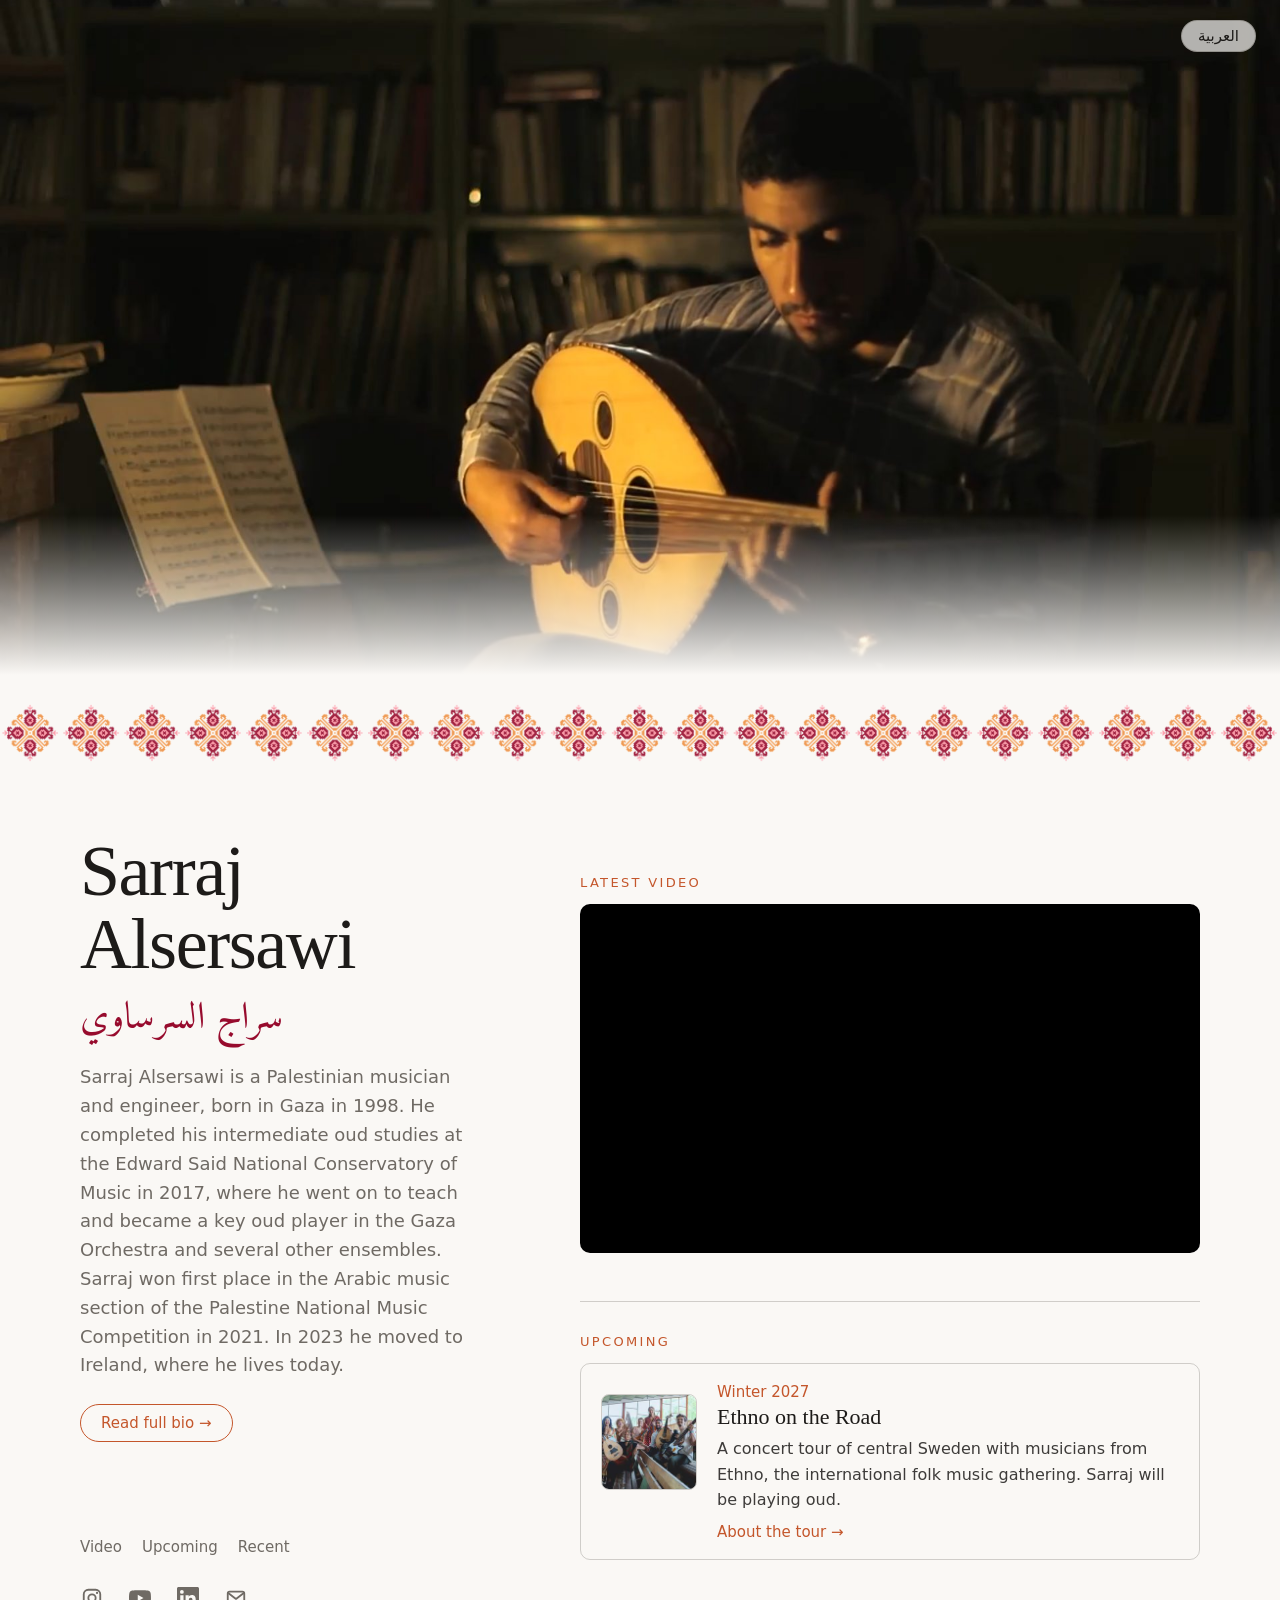
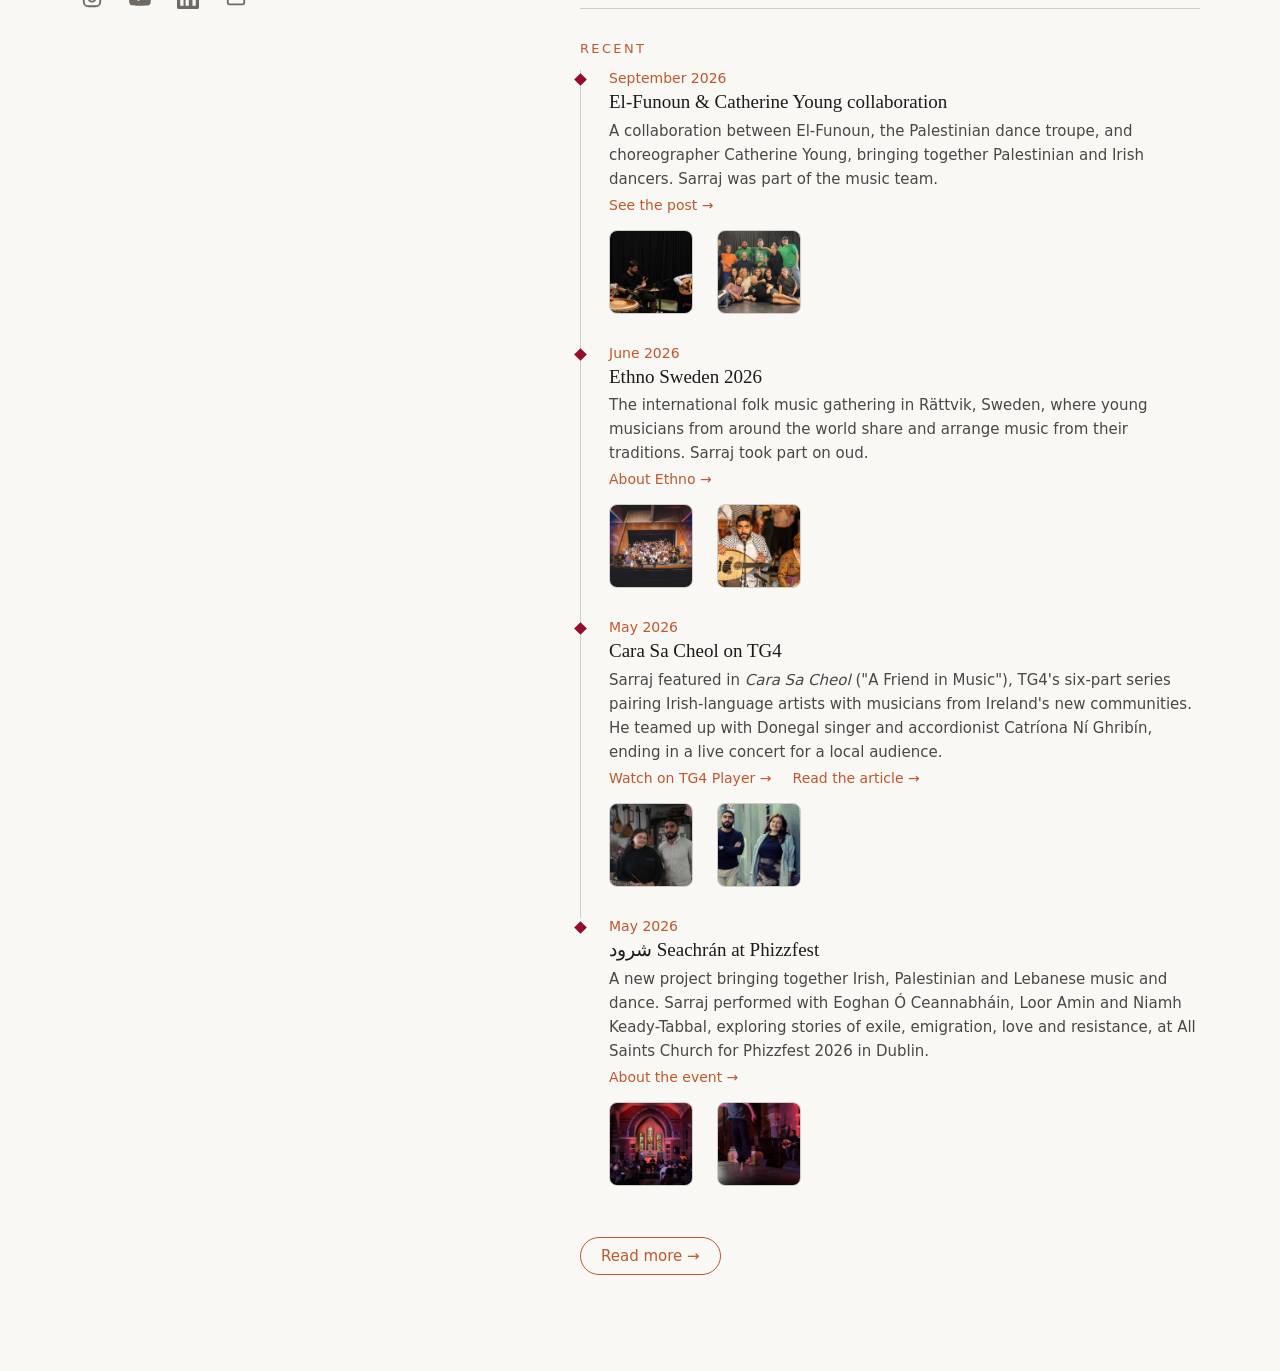
==== index.html @ 89e5e245 "Add Palestinian design touches with self-hosted Arabic fonts - Arabic name under the English one on " ====
<!doctype html>
<html lang="en" dir="ltr">
<head>
<meta charset="utf-8">
<meta name="viewport" content="width=device-width, initial-scale=1">
<title>Sarraj Alsersawi</title>
<meta name="description" content="Sarraj Alsersawi — music and engineering." data-i18n-content="description">
<link rel="icon" type="image/png" href="favicon.png">
<link rel="apple-touch-icon" href="apple-touch-icon.png">
<link rel="preload" href="fonts/amiri-400-arabic.woff2" as="font" type="font/woff2" crossorigin>
<link rel="stylesheet" href="fonts/fonts.css?v=13">
<link rel="stylesheet" href="style.css?v=13">
<script src="site.js?v=13"></script>
</head>
<body>
<!--
  How to edit this page:
  - English: change the words right here in the HTML.
  - Arabic: change the matching entry in the AR list at the bottom of this file.
  - New line inside a paragraph: type <br> (or <br><br> for a blank line).
-->
<button class="lang-switch" type="button" id="lang-switch"></button>
<div class="photo-header">
  <img src="images/header-oud.jpg" srcset="images/header-oud-960.jpg 960w, images/header-oud.jpg 1920w" sizes="100vw" fetchpriority="high" alt="Sarraj Alsersawi playing the oud" data-i18n-alt="headerAlt">
</div>
<div class="tatreez-strip" role="presentation"></div>
<main>
  <header class="intro">
    <h1>Sarraj Alsersawi</h1>
    <p class="name-ar" lang="ar">سراج السرساوي</p>
    <p data-i18n="tagline">Sarraj Alsersawi is a Palestinian musician and engineer, born in Gaza in 1998.
      He completed his intermediate oud studies at the Edward Said National Conservatory of Music
      in 2017, where he went on to teach and became a key oud player in the Gaza Orchestra and
      several other ensembles. Sarraj won first place in the Arabic music section of the Palestine
      National Music Competition in 2021. In 2023 he moved to Ireland, where he lives today.</p>
    <a class="button" href="bio.html" data-i18n="bioButton">Read full bio →</a>
    <div class="wave" aria-hidden="true">
      <span></span><span></span><span></span><span></span><span></span><span></span>
      <span></span><span></span><span></span><span></span><span></span><span></span>
    </div>
    <nav class="page-nav" aria-label="Sections" data-i18n-aria-label="navLabel">
      <a href="#video-title" data-i18n="navVideo">Video</a>
      <a href="#events-title" data-i18n="navEvents">Upcoming</a>
      <a href="#recent-title" data-i18n="navRecent">Recent</a>
    </nav>
    <div class="social">
      <a href="https://www.instagram.com/oudceol/" target="_blank" rel="noopener" aria-label="Instagram">
        <svg viewBox="0 0 24 24" aria-hidden="true" fill="none" stroke="currentColor" stroke-width="2"><rect x="3" y="3" width="18" height="18" rx="5"/><circle cx="12" cy="12" r="4"/><circle cx="17.5" cy="6.5" r="1.2" fill="currentColor" stroke="none"/></svg>
      </a>
      <a href="https://www.youtube.com/@alsersawi98" target="_blank" rel="noopener" aria-label="YouTube">
        <svg viewBox="0 0 24 24" aria-hidden="true" fill="currentColor"><path d="M23.5 6.19a3.02 3.02 0 0 0-2.12-2.14C19.5 3.55 12 3.55 12 3.55s-7.5 0-9.38.5A3.02 3.02 0 0 0 .5 6.19C0 8.07 0 12 0 12s0 3.93.5 5.81a3.02 3.02 0 0 0 2.12 2.14c1.87.5 9.38.5 9.38.5s7.5 0 9.38-.5a3.02 3.02 0 0 0 2.12-2.14C24 15.93 24 12 24 12s0-3.93-.5-5.81zM9.55 15.57V8.43L15.82 12l-6.27 3.57z"/></svg>
      </a>
      <a href="https://www.linkedin.com/in/alsersawi/" target="_blank" rel="noopener" aria-label="LinkedIn">
        <svg viewBox="0 0 24 24" aria-hidden="true" fill="currentColor"><path d="M20.45 20.45h-3.56v-5.57c0-1.33-.02-3.04-1.85-3.04-1.85 0-2.14 1.45-2.14 2.94v5.67H9.35V9h3.41v1.56h.05c.48-.9 1.64-1.85 3.37-1.85 3.6 0 4.27 2.37 4.27 5.46v6.28zM5.34 7.43a2.06 2.06 0 1 1 0-4.13 2.06 2.06 0 0 1 0 4.13zM7.12 20.45H3.56V9h3.56v11.45zM22.22 0H1.77C.79 0 0 .77 0 1.73v20.54C0 23.23.79 24 1.77 24h20.45c.98 0 1.78-.77 1.78-1.73V1.73C24 .77 23.2 0 22.22 0z"/></svg>
      </a>
      <a href="mailto:sarrajalsersawi@gmail.com" aria-label="Email">
        <svg viewBox="0 0 24 24" aria-hidden="true" fill="none" stroke="currentColor" stroke-width="2" stroke-linejoin="round"><rect x="3" y="5" width="18" height="14" rx="2"/><path d="m3.5 6.5 8.5 6.5 8.5-6.5"/></svg>
      </a>
    </div>
  </header>

  <div class="content">
    <section class="section" aria-labelledby="video-title">
      <h2 id="video-title" data-i18n="videoTitle">Latest video</h2>
      <div class="video-frame">
        <iframe src="https://www.youtube-nocookie.com/embed/zo3UJsj7Xr8"
          title="YouTube video" data-i18n-title="videoLabel" loading="lazy"
          allow="accelerometer; autoplay; clipboard-write; encrypted-media; gyroscope; picture-in-picture; web-share"
          referrerpolicy="strict-origin-when-cross-origin" allowfullscreen></iframe>
      </div>
    </section>

    <section class="section" aria-labelledby="events-title">
      <h2 id="events-title" data-i18n="eventsTitle">Upcoming</h2>
      <article class="event">
        <div class="timeline-gallery event-photo">
          <a href="images/ethno-group.jpg">
            <img src="images/thumbs/ethno-group.jpg" alt="The Ethno on the Road musicians with their instruments"
              data-i18n-alt="ethnoPhotoAlt" loading="lazy">
          </a>
        </div>
        <div>
          <div class="event-date" data-i18n="ethnoDate">Winter 2027</div>
          <h3>Ethno on the Road</h3>
          <p data-i18n="ethnoText">A concert tour of central Sweden with musicians from Ethno, the
            international folk music gathering. Sarraj will be playing oud.</p>
          <a href="https://ethno.se/ethno-on-the-road/" target="_blank" rel="noopener"
            data-i18n="ethnoLink">About the tour →</a>
        </div>
      </article>
    </section>

    <!-- Latest events first. Add a new <li> at the top of the list, and its Arabic in the AR list. -->
    <section class="section" aria-labelledby="recent-title">
      <h2 id="recent-title" data-i18n="recentTitle">Recent</h2>
      <ol class="timeline">
        <li>
          <div class="timeline-date" data-i18n="recent1Date">September 2026</div>
          <h3 data-i18n="recent1Title">El-Funoun &amp; Catherine Young collaboration</h3>
          <p data-i18n="recent1Text">A collaboration between El-Funoun, the Palestinian dance troupe, and
            choreographer Catherine Young, bringing together Palestinian and Irish dancers. Sarraj
            was part of the music team.</p>
          <a href="https://www.instagram.com/p/DfCJkAnuSC0/" target="_blank" rel="noopener"
            data-i18n="recent1Link">See the post →</a>
          <div class="timeline-gallery">
            <a href="images/elfunoun-1.jpg">
              <img src="images/thumbs/elfunoun-1.jpg" alt="Rehearsal with oud, bodhrán and uilleann pipes"
                data-i18n-alt="recent1Photo1Alt" loading="lazy">
            </a>
            <a href="images/elfunoun-2.jpg">
              <img src="images/thumbs/elfunoun-2.jpg" alt="The full cast and music team together"
                data-i18n-alt="recent1Photo2Alt" loading="lazy">
            </a>
          </div>
        </li>
        <li>
          <div class="timeline-date" data-i18n="recent2Date">June 2026</div>
          <h3 data-i18n="recent2Title">Ethno Sweden 2026</h3>
          <p data-i18n="recent2Text">The international folk music gathering in Rättvik, Sweden, where young
            musicians from around the world share and arrange music from their traditions. Sarraj
            took part on oud.</p>
          <a href="https://ethno.se/" target="_blank" rel="noopener"
            data-i18n="recent2Link">About Ethno →</a>
          <div class="timeline-gallery">
            <a href="images/ethno-sweden-1.jpg">
              <img src="images/thumbs/ethno-sweden-1.jpg" alt="All the Ethno Sweden 2026 musicians together on stage"
                data-i18n-alt="recent2Photo1Alt" loading="lazy">
            </a>
            <a href="images/ethno-sweden-2.jpg">
              <img src="images/thumbs/ethno-sweden-2.jpg" alt="Sarraj on oud at an Ethno Sweden concert"
                data-i18n-alt="recent2Photo2Alt" loading="lazy">
            </a>
          </div>
        </li>
        <li>
          <div class="timeline-date" data-i18n="recent3Date">May 2026</div>
          <h3 data-i18n="recent3Title">Cara Sa Cheol on TG4</h3>
          <p data-i18n="recent3Text">Sarraj featured in <em>Cara Sa Cheol</em> ("A Friend in Music"), TG4's six-part
            series pairing Irish-language artists with musicians from Ireland's new communities. He teamed
            up with Donegal singer and accordionist Catríona Ní Ghribín, ending in a live concert for a
            local audience.</p>
          <a href="https://www.tg4.ie/en/player/cara-sa-cheol/BC-6395313364112" target="_blank" rel="noopener"
            data-i18n="recent3Watch">Watch on TG4 Player →</a>
          <a href="https://www.echolive.ie/corklives/arid-41848821.html" target="_blank" rel="noopener"
            data-i18n="recent3Link">Read the article →</a>
          <div class="timeline-gallery">
            <a href="images/tg4-1.jpg">
              <img src="images/thumbs/tg4-1.jpg" alt="Sarraj in an instrument maker's workshop, from Cara Sa Cheol"
                data-i18n-alt="recent3Photo1Alt" loading="lazy">
            </a>
            <a href="images/tg4-2.jpg">
              <img src="images/thumbs/tg4-2.jpg" alt="Sarraj on a street in Cork, from Cara Sa Cheol"
                data-i18n-alt="recent3Photo2Alt" loading="lazy">
            </a>
          </div>
        </li>
        <li>
          <div class="timeline-date" data-i18n="recent4Date">May 2026</div>
          <h3 data-i18n="recent4Title">شرود Seachrán at Phizzfest</h3>
          <p data-i18n="recent4Text">A new project bringing together Irish, Palestinian and Lebanese music and
            dance. Sarraj performed with Eoghan Ó Ceannabháin, Loor Amin and Niamh Keady-Tabbal, exploring
            stories of exile, emigration, love and resistance, at All Saints Church for Phizzfest 2026 in Dublin.</p>
          <a href="https://phizzfest.ie/event/seachran" target="_blank" rel="noopener"
            data-i18n="recent4Link">About the event →</a>
          <div class="timeline-gallery">
            <a href="images/seachran-1.jpg">
              <img src="images/thumbs/seachran-1.jpg" alt="Seachrán in concert at All Saints Church, with the audience in the pews"
                data-i18n-alt="recent4Photo1Alt" loading="lazy">
            </a>
            <a href="images/seachran-2.jpg">
              <img src="images/thumbs/seachran-2.jpg" alt="A dancer mid-leap while Sarraj plays oud during Seachrán"
                data-i18n-alt="recent4Photo2Alt" loading="lazy">
            </a>
          </div>
        </li>
      </ol>
      <a class="button" href="events.html" data-i18n="recentMore">Read more →</a>
    </section>
  </div>
</main>
<script>
  // Arabic text for this page. Each name matches a data-i18n="…" in the HTML above.
  var AR = {
    description: 'Sarraj Alsersawi — موسيقى وهندسة.',
    headerAlt: 'سراج السرساوي يعزف على العود',
    tagline: 'سراج السرساوي موسيقي ومهندس فلسطيني، وُلد في غزة عام 1998. أنهى دراسته المتوسطة لآلة العود في معهد إدوارد سعيد الوطني للموسيقى عام 2017، ثم أصبح مدرّسًا فيه وعازف عود أساسيًا في أوركسترا غزة وفي فرق موسيقية أخرى عديدة. فاز سراج بالمركز الأول في قسم الموسيقى العربية في مسابقة فلسطين الوطنية للموسيقى عام 2021. انتقل إلى أيرلندا عام 2023 حيث يقيم حاليًا.',
    bioButton: 'اقرأ السيرة الكاملة ←',
    navLabel: 'أقسام الصفحة',
    navEvents: 'قريبًا',
    navVideo: 'فيديو',
    navRecent: 'آخر النشاطات',
    eventsTitle: 'قريبًا',
    ethnoDate: 'شتاء 2027',
    ethnoText: 'جولة حفلات في وسط السويد مع موسيقيين من «إثنو»، الملتقى الدولي للموسيقى الشعبية. سيعزف سراج على العود.',
    ethnoLink: 'عن الجولة ←',
    ethnoPhotoAlt: 'موسيقيو جولة إثنو بآلاتهم',
    videoTitle: 'أحدث فيديو',
    videoLabel: 'فيديو على يوتيوب',
    recentTitle: 'آخر النشاطات',
    recent1Date: 'سبتمبر 2026',
    recent1Title: 'تعاون الفنون وكاثرين يونغ',
    recent1Text: 'تعاون بين فرقة الفنون الشعبية الفلسطينية للرقص وكاثرين يونغ، صاحبة التصميم الراقص، جمع بين راقصين فلسطينيين وآخرين إيرلنديين. شارك سراج ضمن الفريق الموسيقي.',
    recent1Link: 'شاهد المنشور ←',
    recent1Photo1Alt: 'بروفة بالعود والبودران ومزمار القربة الإيرلندي',
    recent1Photo2Alt: 'فريق التمثيل والفريق الموسيقي معًا',
    recent2Date: 'يونيو 2026',
    recent2Title: 'إثنو السويد 2026',
    recent2Text: 'الملتقى الدولي للموسيقى الشعبية في راتفيك، السويد، حيث يتبادل موسيقيون شباب من أنحاء العالم موسيقى تقاليدهم ويعيدون توزيعها معًا. شارك سراج عازفًا على العود.',
    recent2Link: 'عن إثنو ←',
    recent2Photo1Alt: 'جميع موسيقيي إثنو السويد 2026 معًا على المسرح',
    recent2Photo2Alt: 'سراج يعزف على العود في حفل لإثنو السويد',
    recent3Date: 'مايو 2026',
    recent3Title: 'Cara Sa Cheol على TG4',
    recent3Text: 'ظهر سراج في <em>Cara Sa Cheol</em> («صديق في الموسيقى»)، سلسلة من ست حلقات على قناة TG4 الإيرلندية تجمع فنانين باللغة الإيرلندية بموسيقيين من المجتمعات الجديدة في إيرلندا. تعاون مع المغنية وعازفة الأكورديون كاتريونا ني غريبين من دونيغال، واختُتمت الحلقة بحفل حيّ أمام جمهور محلي.',
    recent3Watch: 'شاهد على TG4 ←',
    recent3Link: 'اقرأ المقال ←',
    recent3Photo1Alt: 'سراج في ورشة لصناعة الآلات الموسيقية، من سلسلة Cara Sa Cheol',
    recent3Photo2Alt: 'سراج في أحد شوارع كورك، من سلسلة Cara Sa Cheol',
    recent4Date: 'مايو 2026',
    recent4Title: 'شرود Seachrán في Phizzfest',
    recent4Text: 'مشروع جديد يجمع الموسيقى والرقص الإيرلندي والفلسطيني واللبناني. قدّم سراج العرض مع Eoghan Ó Ceannabháin وLoor Amin وNiamh Keady-Tabbal، مستكشفين حكايات المنفى والهجرة والحب والمقاومة، في كنيسة All Saints ضمن مهرجان Phizzfest 2026 في دبلن.',
    recent4Link: 'عن الحدث ←',
    recent4Photo1Alt: 'عرض شرود في كنيسة All Saints والجمهور في المقاعد',
    recent4Photo2Alt: 'راقصة في قفزة بينما يعزف سراج على العود خلال عرض شرود',
    recentMore: 'اقرأ المزيد ←'
  };
</script>
</body>
</html>
---- fonts/fonts.css ----
/* Self-hosted Arabic fonts (Amiri, IBM Plex Sans Arabic), both SIL Open Font License.
   Only the Arabic and basic Latin subsets are kept. */

/* arabic */
@font-face {
  font-family: 'Amiri';
  font-style: normal;
  font-weight: 400;
  font-display: swap;
  src: url(amiri-400-arabic.woff2) format('woff2');
  unicode-range: U+0600-06FF, U+0750-077F, U+0870-0891, U+0897-08E1, U+08E3-08FF, U+200C-200E, U+2010-2011, U+204F, U+2E41, U+FB50-FDFF, U+FE70-FE74, U+FE76-FEFC, U+102E0-102FB, U+10E60-10E7E, U+10EC2-10EC7, U+10EC9-10EEE, U+10EF0-10EFF, U+1EE00-1EE03, U+1EE05-1EE1F, U+1EE21-1EE22, U+1EE24, U+1EE27, U+1EE29-1EE32, U+1EE34-1EE37, U+1EE39, U+1EE3B, U+1EE42, U+1EE47, U+1EE49, U+1EE4B, U+1EE4D-1EE4F, U+1EE51-1EE52, U+1EE54, U+1EE57, U+1EE59, U+1EE5B, U+1EE5D, U+1EE5F, U+1EE61-1EE62, U+1EE64, U+1EE67-1EE6A, U+1EE6C-1EE72, U+1EE74-1EE77, U+1EE79-1EE7C, U+1EE7E, U+1EE80-1EE89, U+1EE8B-1EE9B, U+1EEA1-1EEA3, U+1EEA5-1EEA9, U+1EEAB-1EEBB, U+1EEF0-1EEF1;
}

/* latin */
@font-face {
  font-family: 'Amiri';
  font-style: normal;
  font-weight: 400;
  font-display: swap;
  src: url(amiri-400-latin.woff2) format('woff2');
  unicode-range: U+0000-00FF, U+0131, U+0152-0153, U+02BB-02BC, U+02C6, U+02DA, U+02DC, U+0304, U+0308, U+0329, U+2000-206F, U+20AC, U+2122, U+2191, U+2193, U+2212, U+2215, U+FEFF, U+FFFD;
}

/* arabic */
@font-face {
  font-family: 'IBM Plex Sans Arabic';
  font-style: normal;
  font-weight: 400;
  font-display: swap;
  src: url(ibm-plex-sans-arabic-400-arabic.woff2) format('woff2');
  unicode-range: U+0600-06FF, U+0750-077F, U+0870-0891, U+0897-08E1, U+08E3-08FF, U+200C-200E, U+2010-2011, U+204F, U+2E41, U+FB50-FDFF, U+FE70-FE74, U+FE76-FEFC, U+102E0-102FB, U+10E60-10E7E, U+10EC2-10EC7, U+10EC9-10EEE, U+10EF0-10EFF, U+1EE00-1EE03, U+1EE05-1EE1F, U+1EE21-1EE22, U+1EE24, U+1EE27, U+1EE29-1EE32, U+1EE34-1EE37, U+1EE39, U+1EE3B, U+1EE42, U+1EE47, U+1EE49, U+1EE4B, U+1EE4D-1EE4F, U+1EE51-1EE52, U+1EE54, U+1EE57, U+1EE59, U+1EE5B, U+1EE5D, U+1EE5F, U+1EE61-1EE62, U+1EE64, U+1EE67-1EE6A, U+1EE6C-1EE72, U+1EE74-1EE77, U+1EE79-1EE7C, U+1EE7E, U+1EE80-1EE89, U+1EE8B-1EE9B, U+1EEA1-1EEA3, U+1EEA5-1EEA9, U+1EEAB-1EEBB, U+1EEF0-1EEF1;
}

/* latin */
@font-face {
  font-family: 'IBM Plex Sans Arabic';
  font-style: normal;
  font-weight: 400;
  font-display: swap;
  src: url(ibm-plex-sans-arabic-400-latin.woff2) format('woff2');
  unicode-range: U+0000-00FF, U+0131, U+0152-0153, U+02BB-02BC, U+02C6, U+02DA, U+02DC, U+0304, U+0308, U+0329, U+2000-206F, U+20AC, U+2122, U+2191, U+2193, U+2212, U+2215, U+FEFF, U+FFFD;
}

/* arabic */
@font-face {
  font-family: 'IBM Plex Sans Arabic';
  font-style: normal;
  font-weight: 500;
  font-display: swap;
  src: url(ibm-plex-sans-arabic-500-arabic.woff2) format('woff2');
  unicode-range: U+0600-06FF, U+0750-077F, U+0870-0891, U+0897-08E1, U+08E3-08FF, U+200C-200E, U+2010-2011, U+204F, U+2E41, U+FB50-FDFF, U+FE70-FE74, U+FE76-FEFC, U+102E0-102FB, U+10E60-10E7E, U+10EC2-10EC7, U+10EC9-10EEE, U+10EF0-10EFF, U+1EE00-1EE03, U+1EE05-1EE1F, U+1EE21-1EE22, U+1EE24, U+1EE27, U+1EE29-1EE32, U+1EE34-1EE37, U+1EE39, U+1EE3B, U+1EE42, U+1EE47, U+1EE49, U+1EE4B, U+1EE4D-1EE4F, U+1EE51-1EE52, U+1EE54, U+1EE57, U+1EE59, U+1EE5B, U+1EE5D, U+1EE5F, U+1EE61-1EE62, U+1EE64, U+1EE67-1EE6A, U+1EE6C-1EE72, U+1EE74-1EE77, U+1EE79-1EE7C, U+1EE7E, U+1EE80-1EE89, U+1EE8B-1EE9B, U+1EEA1-1EEA3, U+1EEA5-1EEA9, U+1EEAB-1EEBB, U+1EEF0-1EEF1;
}

/* latin */
@font-face {
  font-family: 'IBM Plex Sans Arabic';
  font-style: normal;
  font-weight: 500;
  font-display: swap;
  src: url(ibm-plex-sans-arabic-500-latin.woff2) format('woff2');
  unicode-range: U+0000-00FF, U+0131, U+0152-0153, U+02BB-02BC, U+02C6, U+02DA, U+02DC, U+0304, U+0308, U+0329, U+2000-206F, U+20AC, U+2122, U+2191, U+2193, U+2212, U+2215, U+FEFF, U+FFFD;
}
---- style.css ----
/* Shared styles for every page of the site. */

:root {
  --bg: #faf8f5; --fg: #1d1b19; --muted: #6f6a64; --accent: #c4562b;
  --line: color-mix(in srgb, var(--muted) 30%, transparent);
  /* Thread colours taken from the tatreez pattern. */
  --thread: #970b2d;
}
@media (prefers-color-scheme: dark) {
  :root { --bg: #141312; --fg: #f1ede8; --muted: #9a948d; --accent: #e57a4e; --thread: #fd95a3; }
}
* { box-sizing: border-box; }
html, body { min-height: 100%; margin: 0; }
/* clip (not hidden): stops sideways overflow without breaking the sticky
   left column on wide screens, which "hidden" silently does. */
html, body { overflow-x: clip; }
body {
  min-height: 100vh;
  background: var(--bg); color: var(--fg);
  font-family: ui-sans-serif, system-ui, -apple-system, "Segoe UI", Roboto, sans-serif;
  display: grid; justify-items: center; align-items: start; padding: 72px 24px 48px;
}
main { max-width: 560px; width: 100%; }
/* Safety net: no image can ever render wider than its container. */
img { max-width: 100%; height: auto; }
a:focus-visible, button:focus-visible { outline: 2px solid var(--accent); outline-offset: 2px; }

/* Full-width photo header, with a thin fade into the page background right
   at its bottom edge, above the tatreez strip (see .tatreez-strip).
   Only on the home page: pages without a .photo-header are unaffected. */
.photo-header {
  position: relative;
  /* Break out of body's own side padding (24px here, 48px on wide screens below)
     instead of using a 100vw trick, which misaligns inside a grid parent. */
  width: calc(100% + 48px); margin: 0 -24px;
  /* Match the photo's own 16:9 shape, so narrow phone widths show the whole
     frame instead of a tall, cropped-in sliver of it. */
  aspect-ratio: 16 / 9;
  overflow: hidden;
}
.photo-header img {
  width: 100%; height: 100%; object-fit: cover; object-position: center 30%;
  display: block;
}
.photo-header::after {
  content: ""; position: absolute; inset: 0;
  /* The fade is a % of the box's own height. Kept short and late so it only
     touches the very bottom edge, however tall the box gets. */
  background: linear-gradient(to bottom, transparent 55%, var(--bg) 100%);
}

/* Tatreez-pattern separator, tiled edge to edge, between the photo header
   and the rest of the page. Same full-bleed technique as .photo-header. */
.tatreez-strip {
  width: calc(100% + 48px); margin: 20px -24px 0;
  height: 46px;
  background-image: url("images/tatreez-separator.png");
  /* "round" (rather than repeat-x) slightly resizes each tile so a whole
     number always fits the width exactly, so no tile is ever cut off at
     the edges. */
  background-repeat: round no-repeat;
  background-position: center;
  background-size: auto 100%;
  opacity: .9;
}

/* ---------- Left column: name and intro ---------- */
.kicker {
  font-size: 13px; letter-spacing: .18em; text-transform: uppercase;
  color: var(--accent); margin: 0 0 16px;
}
h1 {
  font-family: Georgia, "Times New Roman", serif; font-weight: 400;
  font-size: clamp(40px, 9vw, 72px); line-height: 1.02; margin: 0 0 20px;
  letter-spacing: -.02em;
}
/* Phones/narrow windows only: give the name some breathing room below the
   tatreez strip. On wide screens .intro already centers itself vertically. */
@media (max-width: 959px) {
  main > .intro > h1 { margin-top: 28px; }
}
h1 a { color: inherit; text-decoration: none; }
/* The name in Arabic, under the English one, on every page. */
.intro .name-ar {
  font-family: "Amiri", "Noto Naskh Arabic", serif; font-weight: 400;
  font-size: clamp(26px, 6vw, 38px); line-height: 1.2;
  color: var(--thread); margin: -6px 0 22px;
}
p { font-size: 18px; line-height: 1.6; color: var(--muted); margin: 0; }

.wave { display: flex; gap: 4px; align-items: center; height: 28px; margin-top: 36px; }
.wave span {
  width: 4px; border-radius: 2px; background: var(--accent); opacity: .85;
  animation: beat 1.2s ease-in-out infinite;
}
.wave span:nth-child(odd) { animation-delay: -.4s; }
.wave span:nth-child(3n) { animation-delay: -.8s; }
@keyframes beat { 0%,100% { height: 6px } 50% { height: 28px } }

/* Outlined button, e.g. "Read full bio" */
.button {
  display: inline-block; margin-top: 24px;
  font-size: 15px; color: var(--accent); text-decoration: none;
  border: 1px solid var(--accent); border-radius: 999px; padding: 9px 20px;
}
.button:hover { background: var(--accent); color: var(--bg); }

/* Small link back to the home page */
.back-link { display: inline-block; margin-bottom: 28px; font-size: 15px; color: var(--muted); text-decoration: none; }
.back-link:hover { color: var(--accent); }

/* Links under the name */
.page-nav { display: flex; flex-wrap: wrap; gap: 8px 20px; margin-top: 32px; }
.page-nav a { color: var(--muted); text-decoration: none; font-size: 15px; }
.page-nav a:hover { color: var(--accent); }

/* Social icons under the intro. 44px tap targets so they're easy to hit on phones. */
.social { display: flex; gap: 4px; margin-top: 20px; margin-inline-start: -10px; }
.social a {
  display: inline-flex; align-items: center; justify-content: center;
  width: 44px; height: 44px; border-radius: 50%; color: var(--muted);
}
.social a:hover { color: var(--accent); }
.social svg { width: 22px; height: 22px; }

/* ---------- Right column: sections ---------- */
.section { margin-top: 48px; padding-top: 32px; border-top: 1px solid var(--line); }
.section h2 {
  font-size: 13px; letter-spacing: .18em; text-transform: uppercase;
  font-weight: 500; color: var(--accent); margin: 0 0 14px;
}
.section > p { font-size: 17px; color: var(--fg); opacity: .85; }
.section > p + p { margin-top: 14px; }
.section > p a { color: var(--accent); }
/* A row of "… →" links under a paragraph; wraps onto two lines on phones. */
.section > .link-row { display: flex; flex-wrap: wrap; gap: 6px 18px; font-size: 15px; opacity: 1; }
.section > .link-row a { text-decoration: none; }
.section > .link-row a:hover { text-decoration: underline; }

/* A small photo inside a bio section, with a caption. Same size on phones. */
.bio-photo { margin: 18px 0 18px; }
.bio-photo img {
  display: block; width: 200px; max-width: 100%; height: auto;
  border-radius: 10px; border: 1px solid var(--line);
}
/* Landscape photos: wider, but never past the text column (full width on phones). */
.bio-photo.wide img { width: 100%; max-width: 440px; }
.bio-photo figcaption { margin-top: 8px; font-size: 14px; color: var(--muted); }

.event {
  display: grid; grid-template-columns: 96px 1fr; gap: 4px 20px;
  padding: 18px 20px; border-radius: 10px; border: 1px solid var(--line);
}
.event-date { color: var(--accent); font-size: 15px; line-height: 1.4; }
.event h3 {
  font-family: Georgia, "Times New Roman", serif; font-weight: 400;
  font-size: 22px; line-height: 1.25; margin: 0 0 6px;
}
.event p { font-size: 16px; color: var(--fg); opacity: .85; }
.event a { display: inline-block; margin-top: 10px; font-size: 15px; color: var(--accent); text-decoration: none; }
.event a:hover { text-decoration: underline; }
@media (max-width: 480px) { .event { grid-template-columns: 72px 1fr; gap: 4px 14px; padding: 14px; } }

/* A photo in the event card's first column, same width as the date used to
   occupy on its own, so there's no empty gap underneath it. */
.event .event-photo { margin-top: 2px; }
.event .event-photo img { width: 96px; height: 96px; }
@media (max-width: 480px) { .event .event-photo img { width: 72px; height: 72px; } }

/* Timeline list: a vertical line with a dot per entry. Mirrors to the
   right-hand side on its own in Arabic, since it's built with the
   logical start/end properties rather than left/right. */
.timeline { list-style: none; margin: 0 0 24px; padding: 0; }
.timeline li {
  position: relative;
  padding-inline-start: 28px; padding-bottom: 28px;
  border-inline-start: 1px solid var(--line);
}
.timeline li:last-child { padding-bottom: 0; border-inline-start-color: transparent; }
/* Small cross-stitch diamond, like a single tatreez stitch, instead of a round dot. */
.timeline li::before {
  content: ""; position: absolute; inset-inline-start: -5px; top: 5px;
  width: 9px; height: 9px; background: var(--thread); transform: rotate(45deg);
}
.timeline-date { color: var(--accent); font-size: 14px; margin-bottom: 4px; }
.timeline h3 {
  font-family: Georgia, "Times New Roman", serif; font-weight: 400;
  font-size: 19px; line-height: 1.3; margin: 0 0 4px;
}
.timeline p { font-size: 15px; color: var(--fg); opacity: .8; }
.timeline a { display: inline-block; margin-top: 6px; font-size: 14px; color: var(--accent); text-decoration: none; }
.timeline a:hover { text-decoration: underline; }
/* Two links side by side (e.g. watch + article): space them out; they wrap on phones. */
.timeline a + a { margin-inline-start: 16px; }

/* Small photo row under a timeline entry, e.g. 1-3 shots from an event. */
.timeline-gallery { display: flex; gap: 8px; margin-top: 10px; }
.timeline-gallery img {
  width: 84px; height: 84px; object-fit: cover; border-radius: 8px;
  border: 1px solid var(--line);
}
.timeline-gallery a { cursor: zoom-in; }
/* A photo row directly inside a section (bio page): space it from the text around it. */
.section > .timeline-gallery { margin: 14px 0; }
@media (max-width: 480px) { .timeline-gallery img { width: 72px; height: 72px; } }

/* Lightbox overlay for .timeline-gallery photos. */
.lightbox {
  position: fixed; inset: 0; z-index: 100;
  display: flex; align-items: center; justify-content: center;
  padding: 32px;
  background: rgba(0, 0, 0, .85);
}
.lightbox[hidden] { display: none; }
.lightbox img { max-width: 100%; max-height: 100%; border-radius: 6px; display: block; }
.lightbox-close {
  position: absolute; top: 16px; inset-inline-end: 20px;
  font-size: 32px; line-height: 1; color: #fff;
  background: transparent; border: 0; cursor: pointer; padding: 4px 8px;
}
.lightbox-close:hover { color: var(--accent); }

.video-frame { aspect-ratio: 16 / 9; border-radius: 10px; overflow: hidden; background: #000; }
.video-frame iframe { width: 100%; height: 100%; border: 0; display: block; }

/* ---------- Wide screens: name on one side (stays put), sections scroll on the other.
   In Arabic the grid mirrors on its own, so the name sits on the right. ---------- */
@media (min-width: 960px) {
  body { padding: 0 48px; }
  main {
    max-width: 1120px;
    display: grid; grid-template-columns: minmax(300px, 400px) minmax(0, 620px);
    justify-content: space-between; column-gap: 72px;
  }
  .intro {
    position: sticky; top: 0; align-self: start;
    min-height: 100vh; display: flex; flex-direction: column; justify-content: center;
    align-items: flex-start; padding: 72px 0;
  }
  .content { padding: 112px 0 96px; }
  .content > .section:first-child { margin-top: 0; padding-top: 0; border-top: 0; }
  /* Wide screens: the box is much wider than tall, so the photo is cropped.
     Make it taller, aim the crop a little lower so the oud stays in view,
     and fade only a fixed 160px at the bottom instead of a % of the height. */
  .photo-header { width: calc(100% + 96px); margin: 0 -48px; aspect-ratio: auto; height: min(75vh, 680px); }
  .photo-header img { object-position: center 55%; }
  .photo-header::after { background: linear-gradient(to bottom, transparent calc(100% - 160px), var(--bg) 100%); }
  .tatreez-strip { width: calc(100% + 96px); margin: 28px -48px 0; height: 60px; }
}

/* ---------- Language switch, top corner (top-right in English, top-left in Arabic) ---------- */
.lang-switch {
  position: absolute; top: 20px; inset-inline-end: 24px;
  font: inherit; font-size: 15px; color: var(--fg);
  cursor: pointer;
  /* Sits on top of the photo header on wide screens, so keep it above it and
     give it a soft backing that stays readable over the photo. */
  z-index: 10;
  background: color-mix(in srgb, var(--bg) 70%, transparent);
  -webkit-backdrop-filter: blur(6px); backdrop-filter: blur(6px);
  border: 1px solid color-mix(in srgb, var(--muted) 45%, transparent);
  border-radius: 999px; padding: 6px 16px;
}
.lang-switch:hover { border-color: var(--accent); color: var(--accent); }

/* Arabic: letter-spacing breaks the joined letters, and there is no uppercase */
:lang(ar) .kicker, :lang(ar) .section h2 {
  letter-spacing: 0; text-transform: none; font-size: 16px;
}
:lang(ar) p { line-height: 1.85; }
/* Arabic: a proper Naskh body font and Amiri for headings, instead of the device default. */
:lang(ar) body { font-family: "IBM Plex Sans Arabic", ui-sans-serif, system-ui, sans-serif; }
:lang(ar) h3 { font-family: "Amiri", "Noto Naskh Arabic", serif; }
:lang(ar) .lang-switch { font-size: 14px; }

@media (prefers-reduced-motion: reduce) { .wave span { animation: none; height: 14px; } }
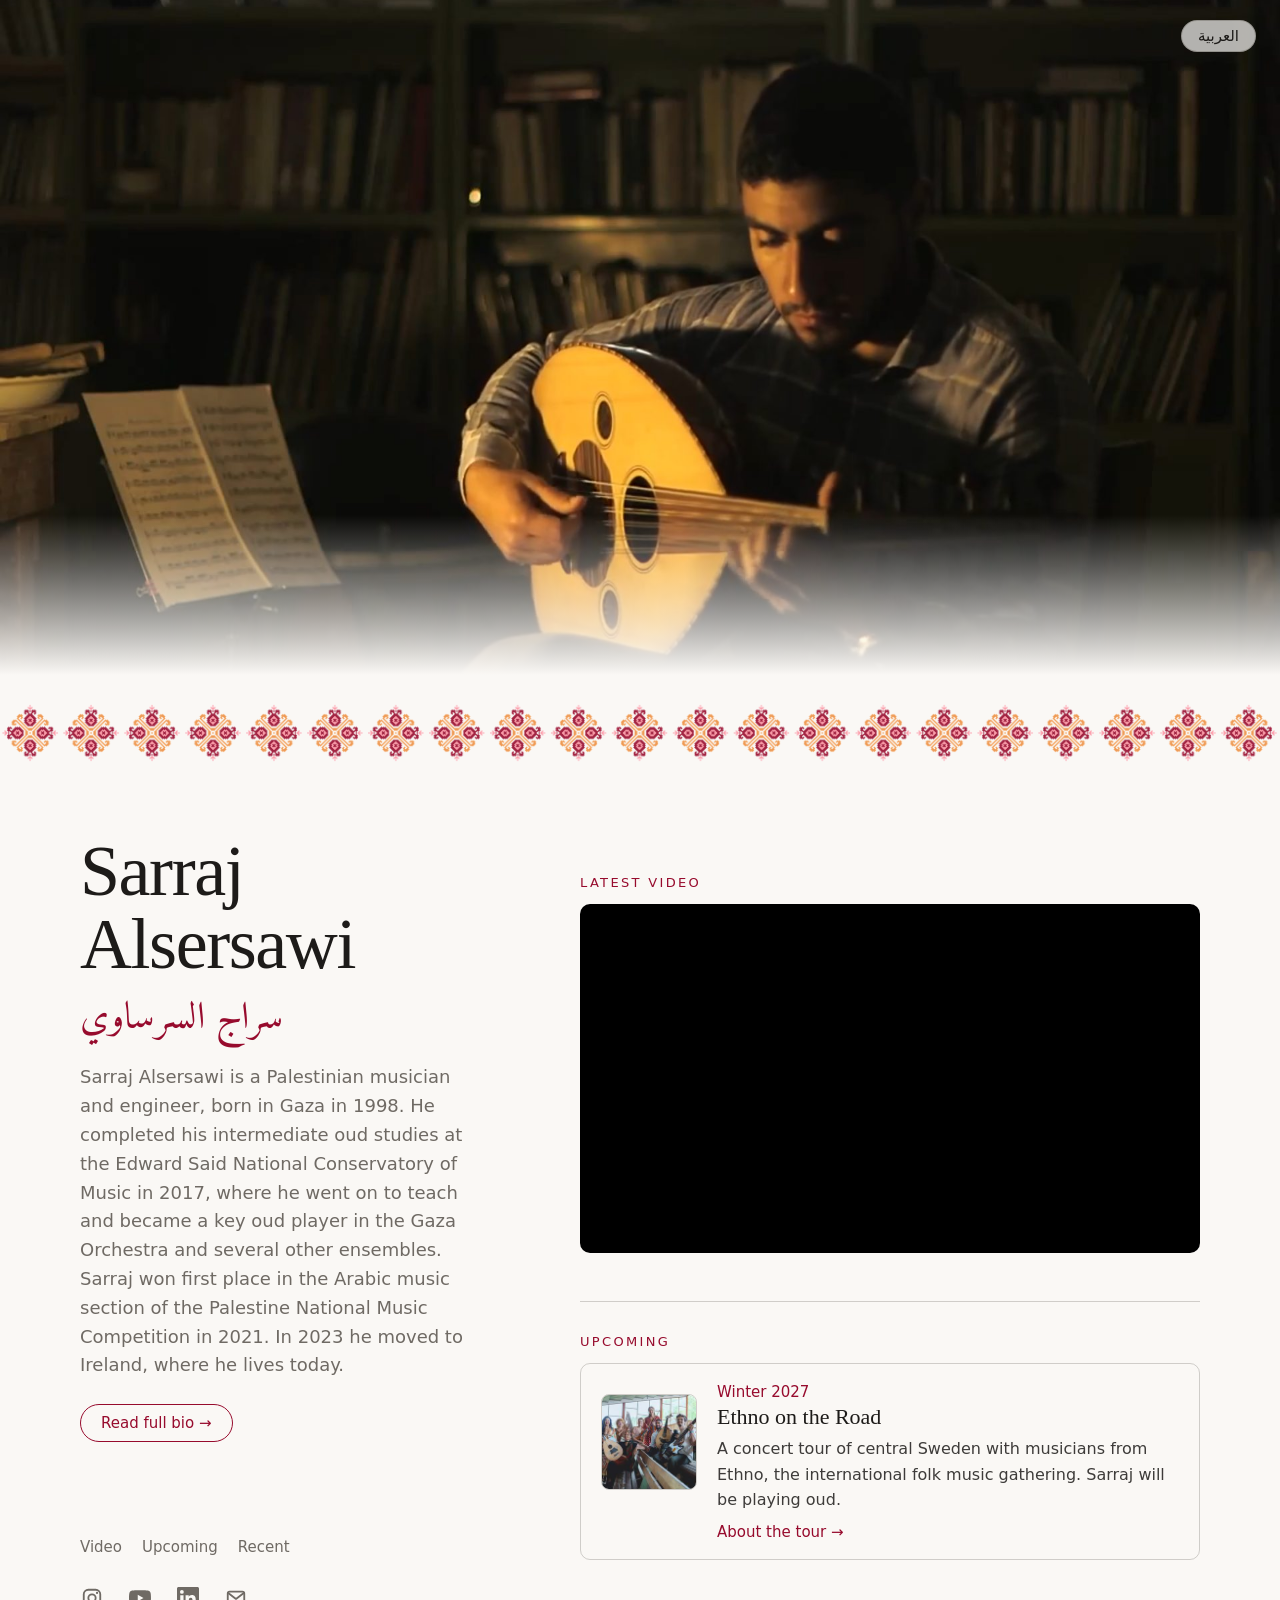
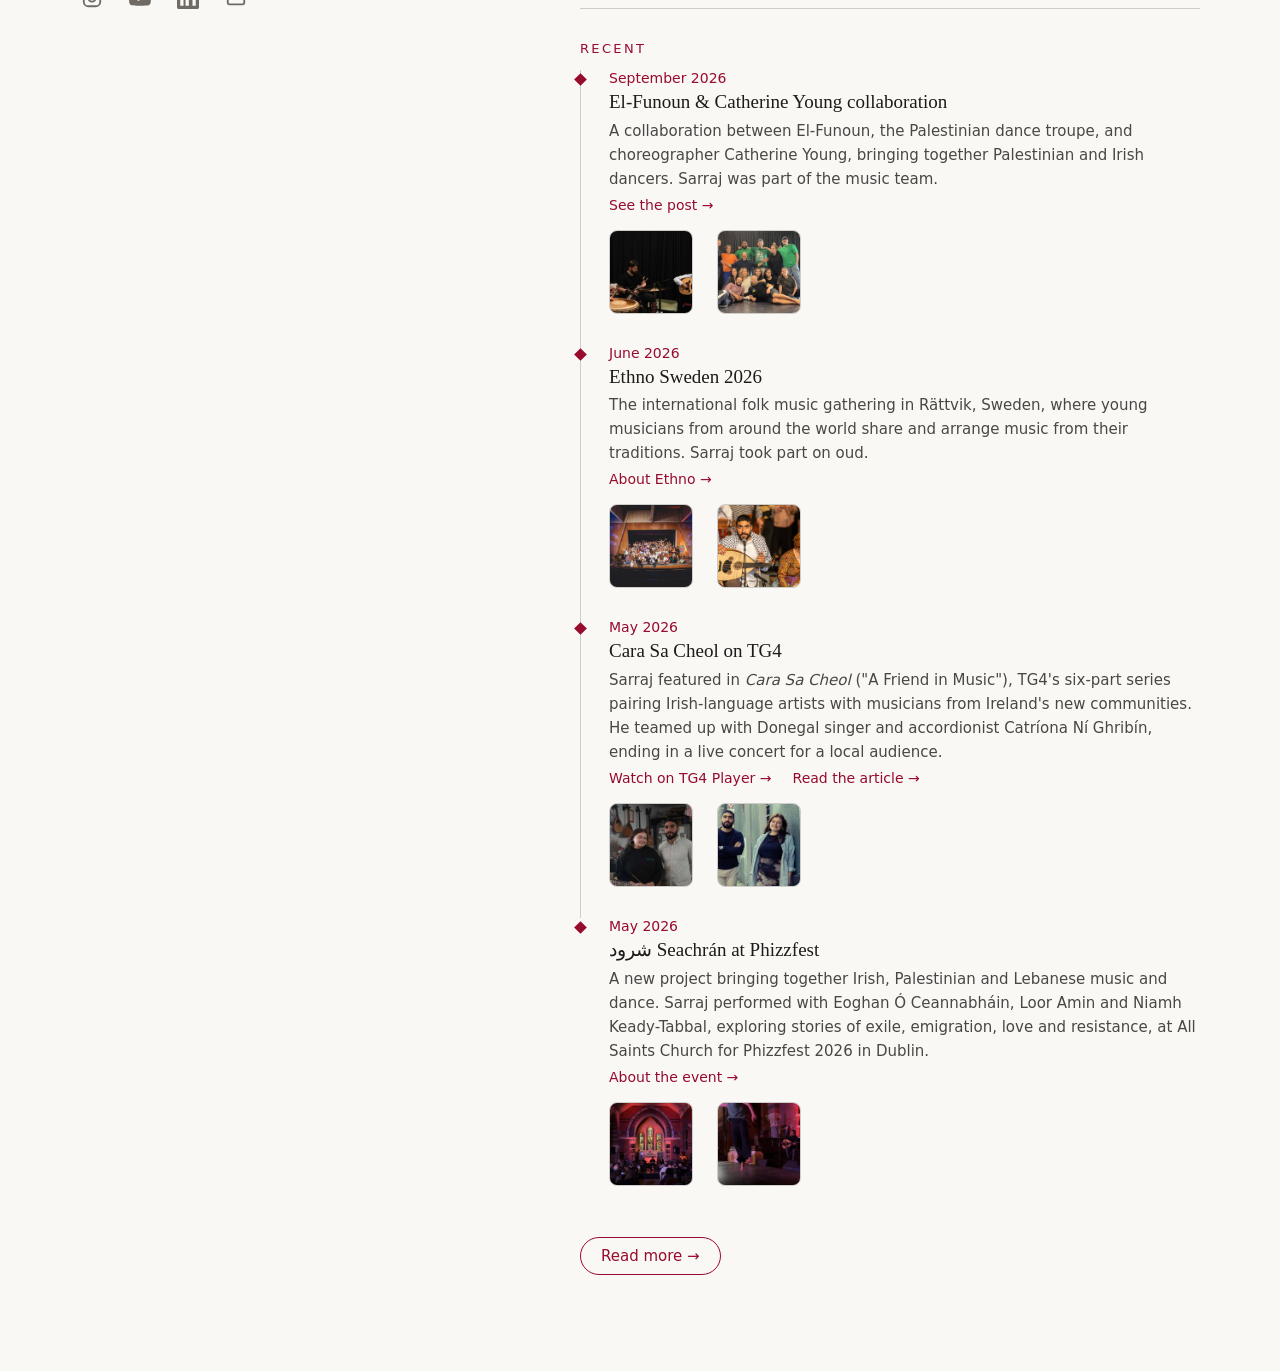
==== commit ad5885ca: "Accent colours from the tatreez: crimson (light), peach (dark); warmer dark-mode red Co-Authored-By:" ====
--- a/index.html
+++ b/index.html
@@ -8,9 +8,9 @@
 <link rel="icon" type="image/png" href="favicon.png">
 <link rel="apple-touch-icon" href="apple-touch-icon.png">
 <link rel="preload" href="fonts/amiri-400-arabic.woff2" as="font" type="font/woff2" crossorigin>
-<link rel="stylesheet" href="fonts/fonts.css?v=13">
-<link rel="stylesheet" href="style.css?v=13">
-<script src="site.js?v=13"></script>
+<link rel="stylesheet" href="fonts/fonts.css?v=17">
+<link rel="stylesheet" href="style.css?v=17">
+<script src="site.js?v=17"></script>
 </head>
 <body>
 <!--
--- a/style.css
+++ b/style.css
@@ -1,13 +1,13 @@
 /* Shared styles for every page of the site. */
 
 :root {
-  --bg: #faf8f5; --fg: #1d1b19; --muted: #6f6a64; --accent: #c4562b;
+  --bg: #faf8f5; --fg: #1d1b19; --muted: #6f6a64; --accent: #970b2d;
   --line: color-mix(in srgb, var(--muted) 30%, transparent);
   /* Thread colours taken from the tatreez pattern. */
   --thread: #970b2d;
 }
 @media (prefers-color-scheme: dark) {
-  :root { --bg: #141312; --fg: #f1ede8; --muted: #9a948d; --accent: #e57a4e; --thread: #fd95a3; }
+  :root { --bg: #141312; --fg: #f1ede8; --muted: #9a948d; --accent: #f29266; --thread: #d6423c; }
 }
 * { box-sizing: border-box; }
 html, body { min-height: 100%; margin: 0; }
@@ -128,6 +128,15 @@
 .section h2 {
   font-size: 13px; letter-spacing: .18em; text-transform: uppercase;
   font-weight: 500; color: var(--accent); margin: 0 0 14px;
+}
+/* Bio page: a keffiyeh-style olive-leaf band between sections instead of a grey line.
+   The SVG is used as a mask and filled with the text colour, so it suits light and dark mode. */
+.keffiyeh-dividers .section { position: relative; border-top: 0; padding-top: 42px; }
+.keffiyeh-dividers .section::before {
+  content: ""; position: absolute; top: 0; left: 0; right: 0; height: 12px;
+  background-color: var(--muted); opacity: .55;
+  -webkit-mask: url("images/keffiyeh-divider.svg") left top / auto 12px repeat-x;
+          mask: url("images/keffiyeh-divider.svg") left top / auto 12px repeat-x;
 }
 .section > p { font-size: 17px; color: var(--fg); opacity: .85; }
 .section > p + p { margin-top: 14px; }
@@ -239,6 +248,7 @@
   }
   .content { padding: 112px 0 96px; }
   .content > .section:first-child { margin-top: 0; padding-top: 0; border-top: 0; }
+  .keffiyeh-dividers .content > .section:first-child::before { display: none; }
   /* Wide screens: the box is much wider than tall, so the photo is cropped.
      Make it taller, aim the crop a little lower so the oud stays in view,
      and fade only a fixed 160px at the bottom instead of a % of the height. */
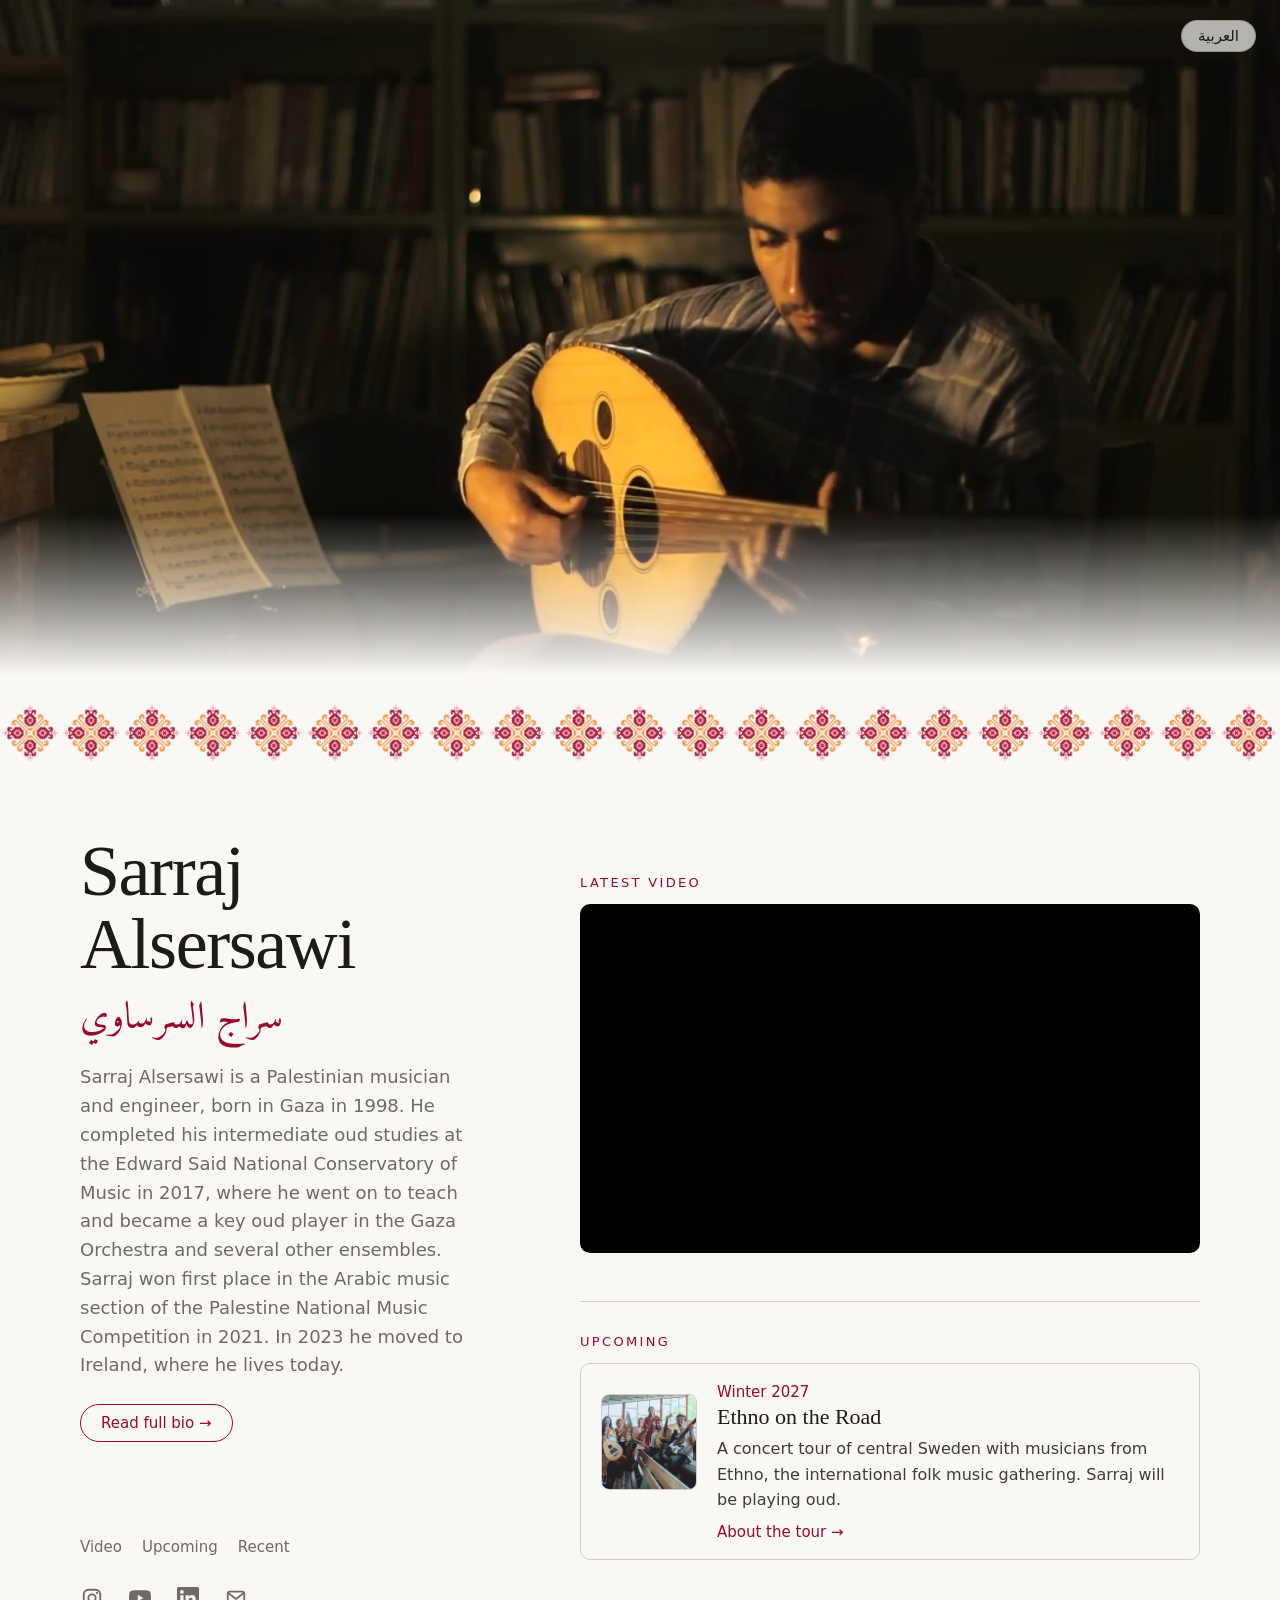
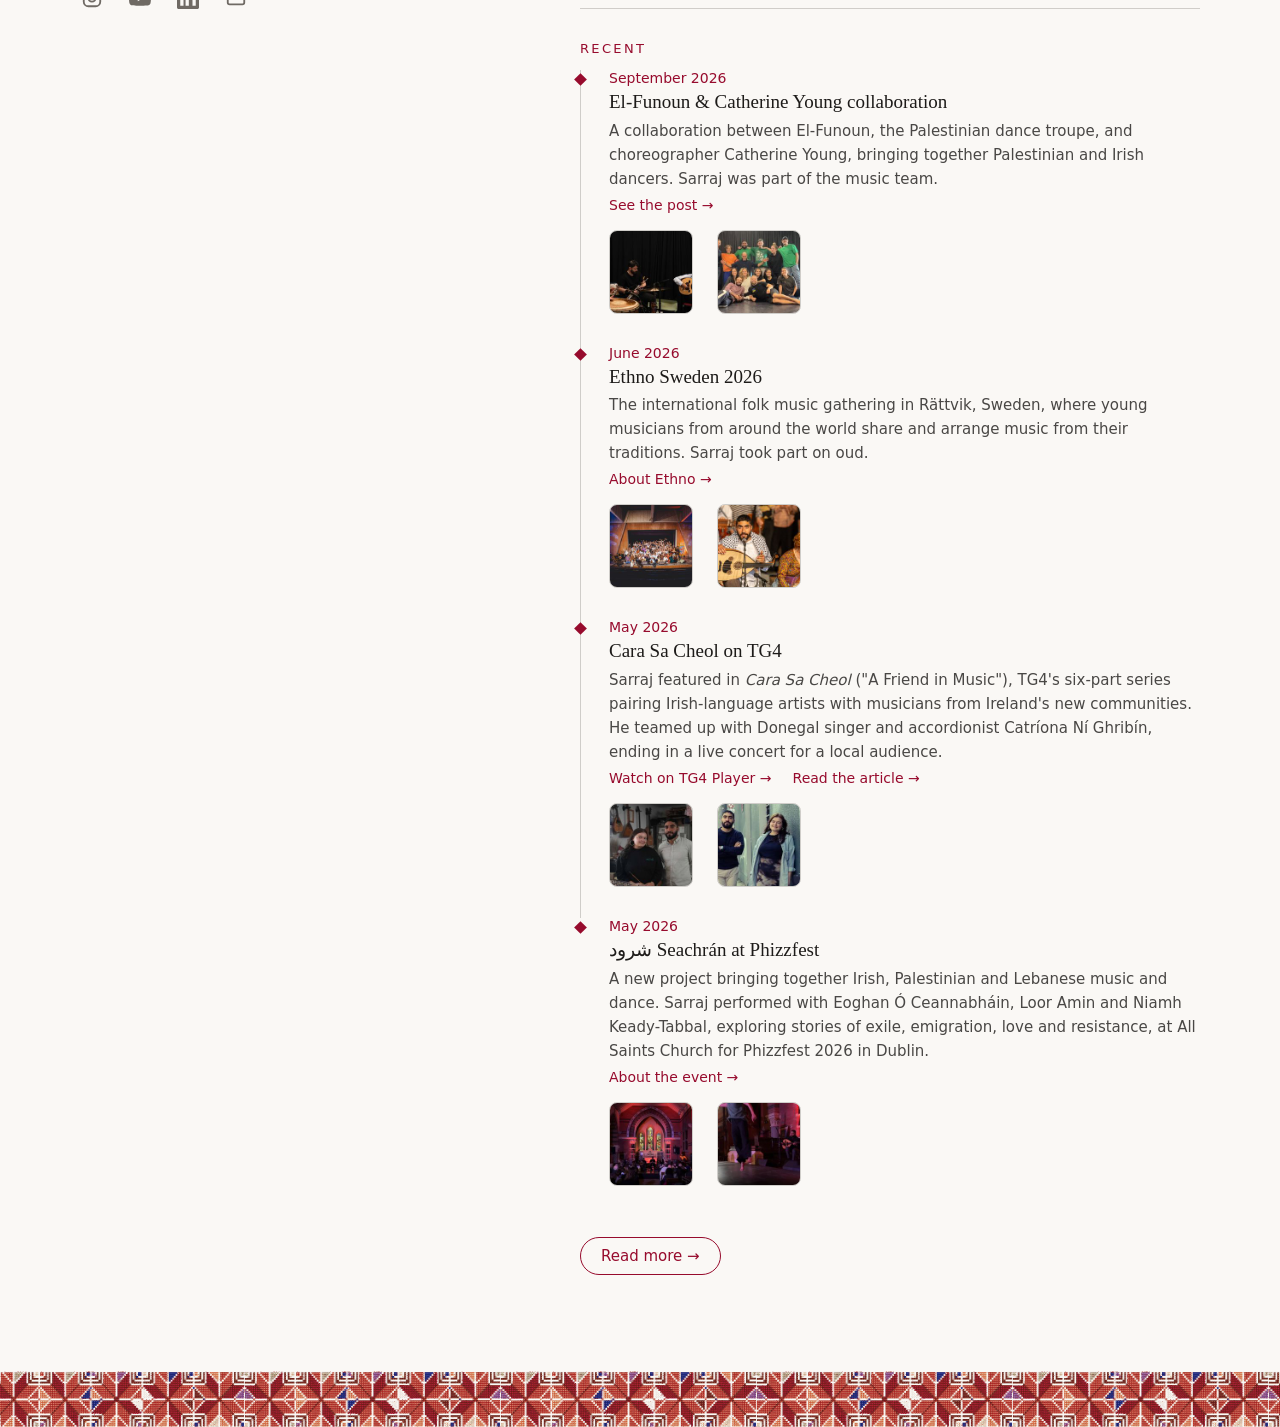
==== commit 354af73d: "Add embroidered tatreez star band at the bottom of every page Co-Authored-By: Claude Opus 5.5 <norep" ====
--- a/index.html
+++ b/index.html
@@ -8,9 +8,9 @@
 <link rel="icon" type="image/png" href="favicon.png">
 <link rel="apple-touch-icon" href="apple-touch-icon.png">
 <link rel="preload" href="fonts/amiri-400-arabic.woff2" as="font" type="font/woff2" crossorigin>
-<link rel="stylesheet" href="fonts/fonts.css?v=17">
-<link rel="stylesheet" href="style.css?v=17">
-<script src="site.js?v=17"></script>
+<link rel="stylesheet" href="fonts/fonts.css?v=18">
+<link rel="stylesheet" href="style.css?v=18">
+<script src="site.js?v=18"></script>
 </head>
 <body>
 <!--
@@ -178,6 +178,7 @@
     </section>
   </div>
 </main>
+<div class="tatreez-band" role="presentation"></div>
 <script>
   // Arabic text for this page. Each name matches a data-i18n="…" in the HTML above.
   var AR = {
--- a/style.css
+++ b/style.css
@@ -47,6 +47,15 @@
   /* The fade is a % of the box's own height. Kept short and late so it only
      touches the very bottom edge, however tall the box gets. */
   background: linear-gradient(to bottom, transparent 55%, var(--bg) 100%);
+}
+
+/* Embroidered star band closing the bottom of every page, edge to edge,
+   flush with the bottom of the window (cancels body's bottom padding).
+   Same "round" tiling as .tatreez-strip so no star is cut off. */
+.tatreez-band {
+  width: calc(100% + 48px); margin: 56px -24px -48px;
+  height: 40px;
+  background: url("images/tatreez-band.png") center / auto 100% round no-repeat;
 }
 
 /* Tatreez-pattern separator, tiled edge to edge, between the photo header
@@ -256,6 +265,7 @@
   .photo-header img { object-position: center 55%; }
   .photo-header::after { background: linear-gradient(to bottom, transparent calc(100% - 160px), var(--bg) 100%); }
   .tatreez-strip { width: calc(100% + 96px); margin: 28px -48px 0; height: 60px; }
+  .tatreez-band { width: calc(100% + 96px); margin: 0 -48px; height: 56px; }
 }
 
 /* ---------- Language switch, top corner (top-right in English, top-left in Arabic) ---------- */
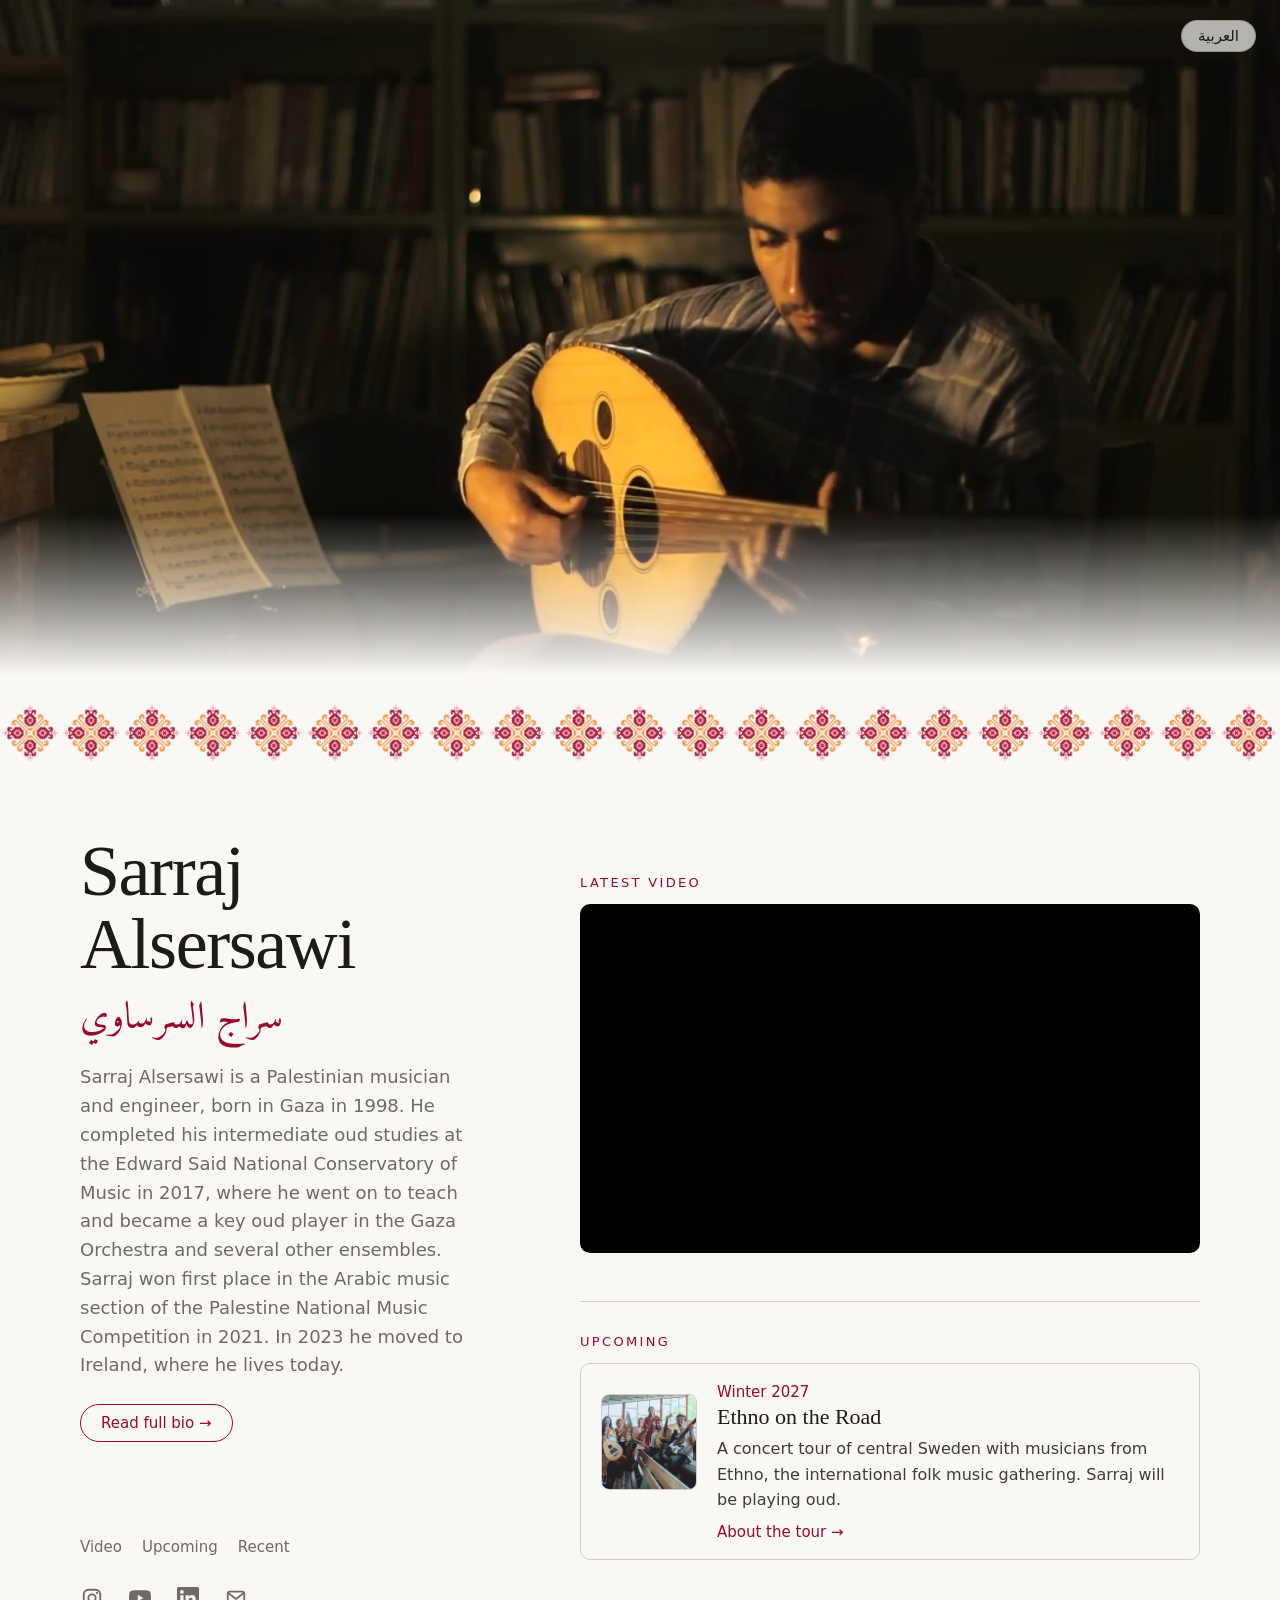
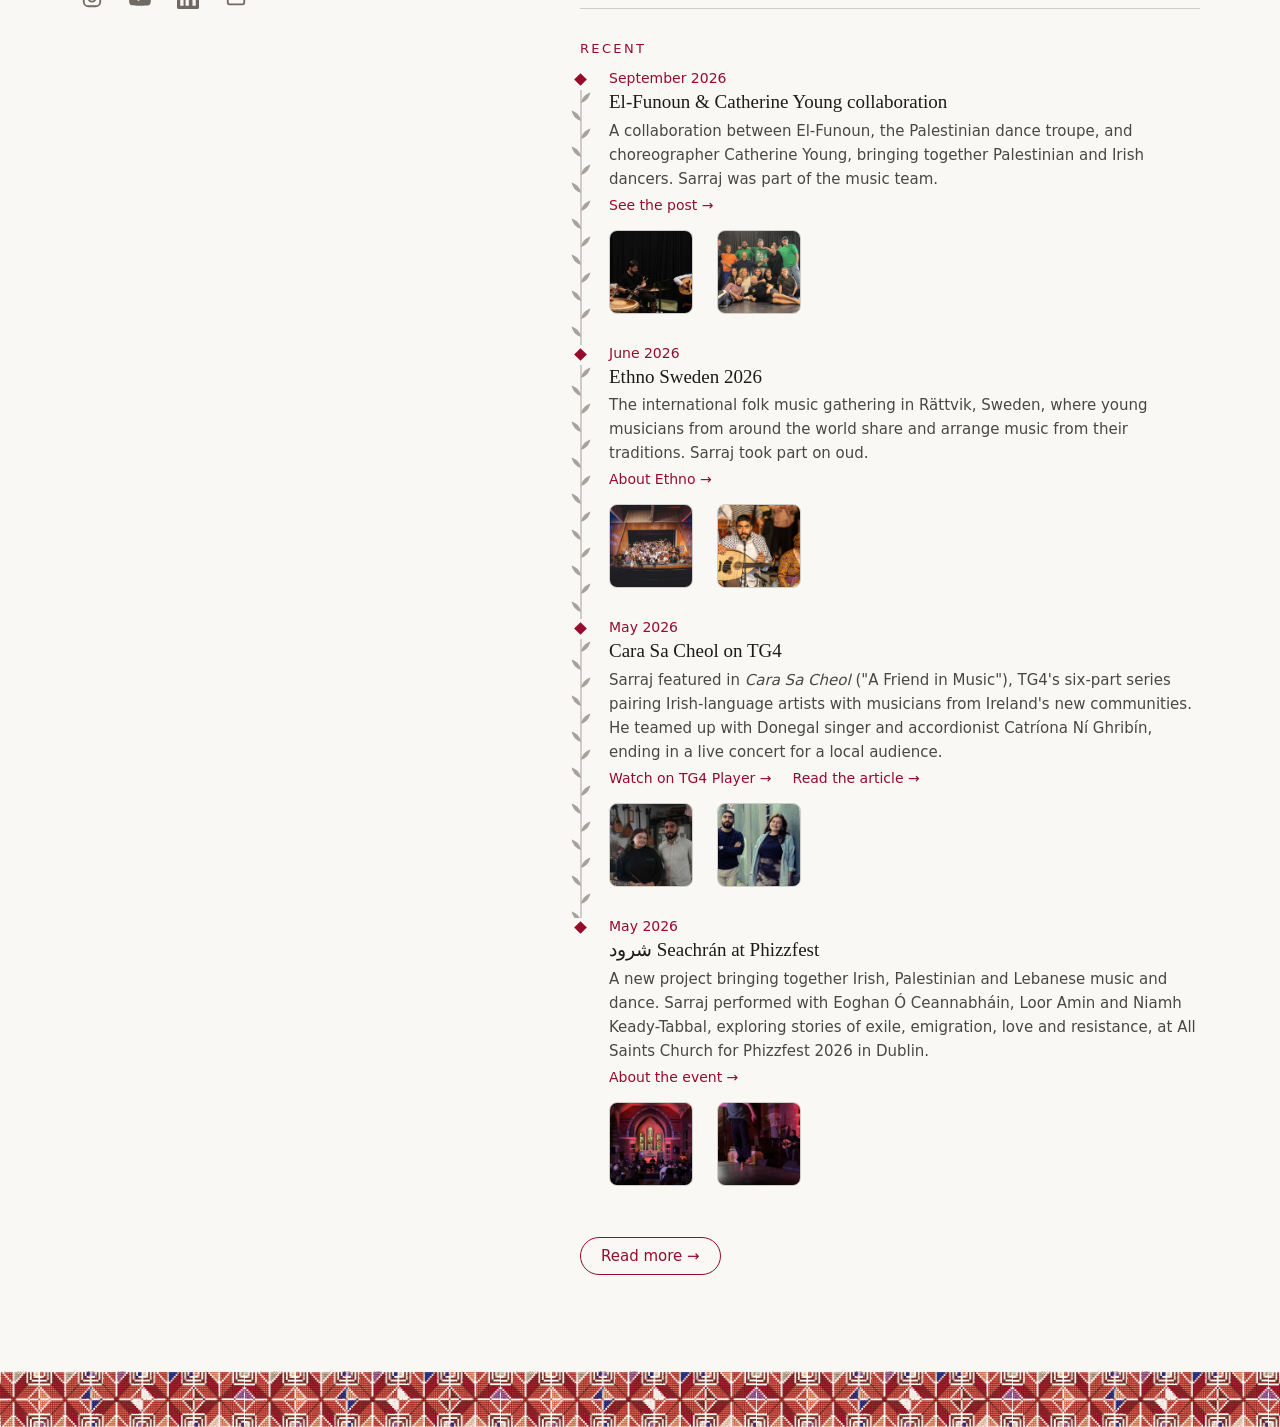
==== commit 8895ccb7: "Timeline line drawn as an olive branch Co-Authored-By: Claude Opus 5.5 <noreply@anthropic.com>" ====
--- a/index.html
+++ b/index.html
@@ -8,9 +8,9 @@
 <link rel="icon" type="image/png" href="favicon.png">
 <link rel="apple-touch-icon" href="apple-touch-icon.png">
 <link rel="preload" href="fonts/amiri-400-arabic.woff2" as="font" type="font/woff2" crossorigin>
-<link rel="stylesheet" href="fonts/fonts.css?v=18">
-<link rel="stylesheet" href="style.css?v=18">
-<script src="site.js?v=18"></script>
+<link rel="stylesheet" href="fonts/fonts.css?v=20">
+<link rel="stylesheet" href="style.css?v=20">
+<script src="site.js?v=20"></script>
 </head>
 <body>
 <!--
--- a/style.css
+++ b/style.css
@@ -195,6 +195,15 @@
   border-inline-start: 1px solid var(--line);
 }
 .timeline li:last-child { padding-bottom: 0; border-inline-start-color: transparent; }
+/* The timeline line is drawn as an olive branch (stem with alternating leaves)
+   on top of the plain border, which is hidden. Starts below the diamond. */
+.timeline li:not(:last-child) { border-inline-start-color: transparent; }
+.timeline li:not(:last-child)::after {
+  content: ""; position: absolute; inset-inline-start: -10px; top: 20px; bottom: 0; width: 20px;
+  background-color: var(--muted); opacity: .6;
+  -webkit-mask: url("images/olive-branch.svg") center top / 20px 36px repeat-y;
+          mask: url("images/olive-branch.svg") center top / 20px 36px repeat-y;
+}
 /* Small cross-stitch diamond, like a single tatreez stitch, instead of a round dot. */
 .timeline li::before {
   content: ""; position: absolute; inset-inline-start: -5px; top: 5px;
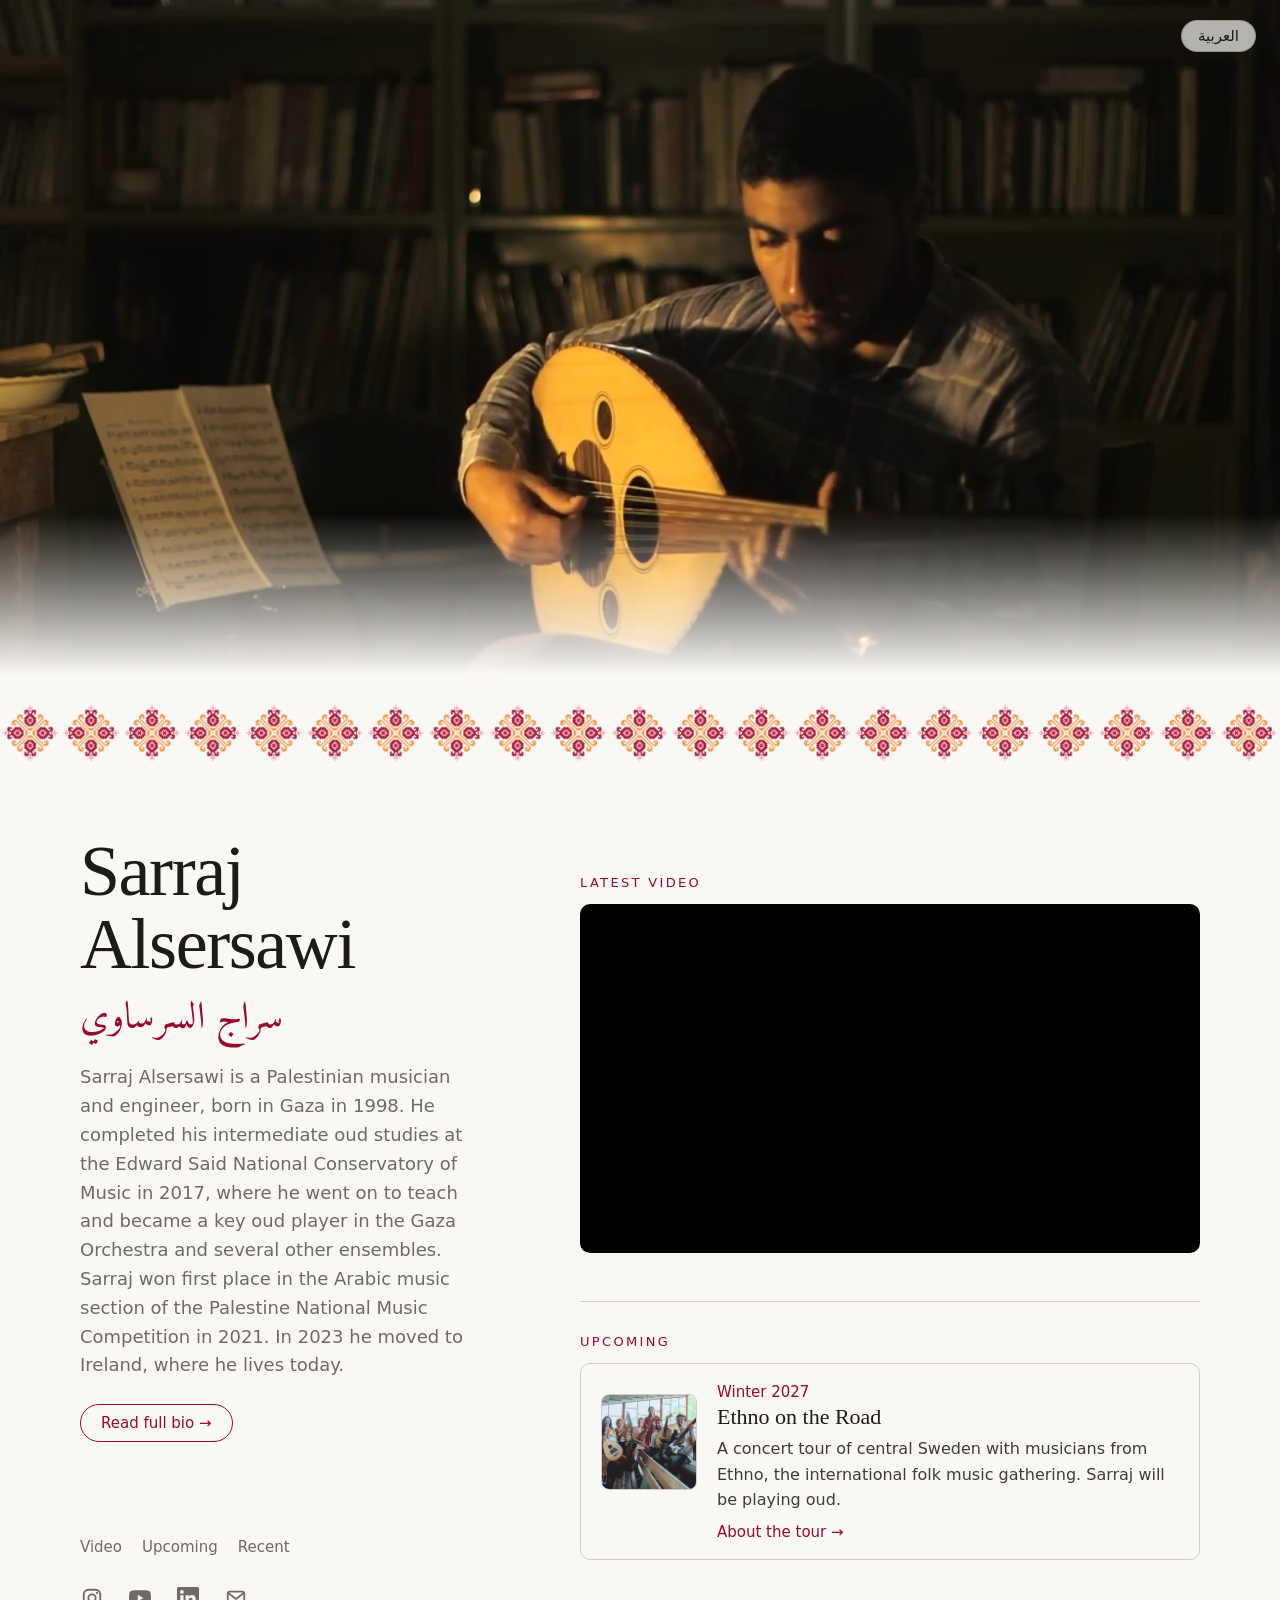
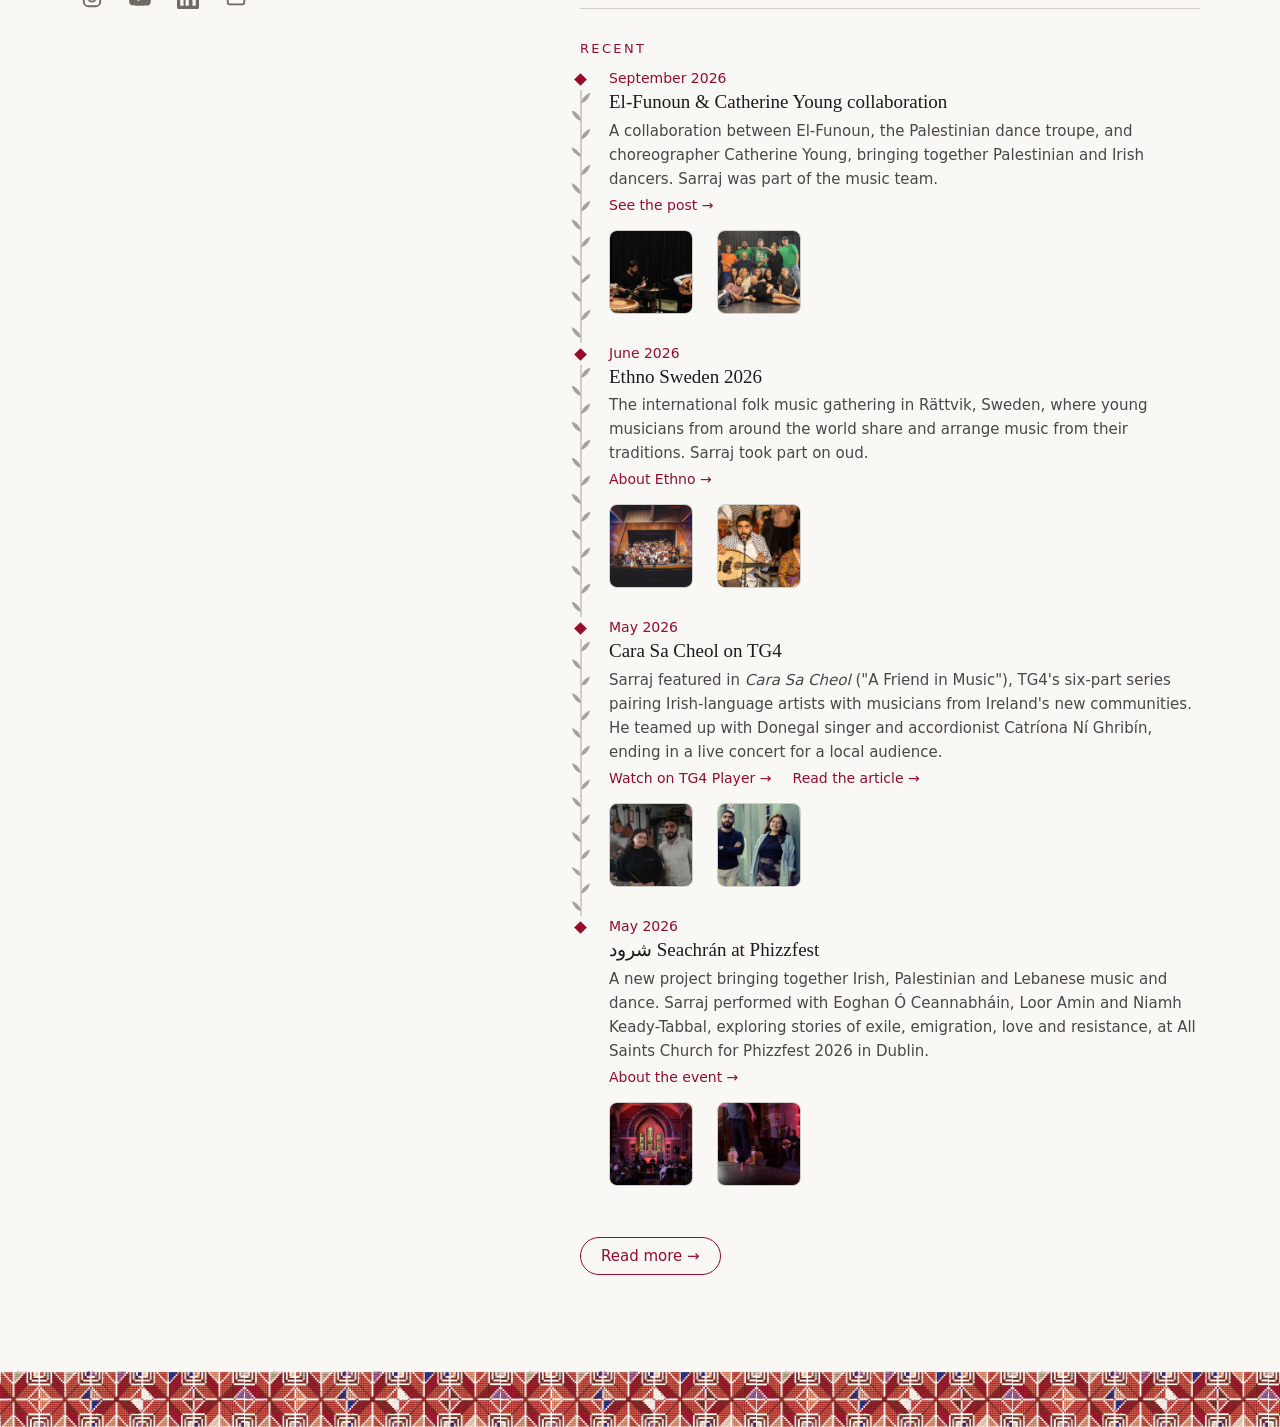
==== commit 765f96ed: "Olive branch: fit whole leaves between diamonds Co-Authored-By: Claude Opus 5.5 <noreply@anthropic.c" ====
--- a/index.html
+++ b/index.html
@@ -8,9 +8,9 @@
 <link rel="icon" type="image/png" href="favicon.png">
 <link rel="apple-touch-icon" href="apple-touch-icon.png">
 <link rel="preload" href="fonts/amiri-400-arabic.woff2" as="font" type="font/woff2" crossorigin>
-<link rel="stylesheet" href="fonts/fonts.css?v=20">
-<link rel="stylesheet" href="style.css?v=20">
-<script src="site.js?v=20"></script>
+<link rel="stylesheet" href="fonts/fonts.css?v=21">
+<link rel="stylesheet" href="style.css?v=21">
+<script src="site.js?v=21"></script>
 </head>
 <body>
 <!--
--- a/style.css
+++ b/style.css
@@ -199,10 +199,10 @@
    on top of the plain border, which is hidden. Starts below the diamond. */
 .timeline li:not(:last-child) { border-inline-start-color: transparent; }
 .timeline li:not(:last-child)::after {
-  content: ""; position: absolute; inset-inline-start: -10px; top: 20px; bottom: 0; width: 20px;
+  content: ""; position: absolute; inset-inline-start: -10px; top: 20px; bottom: 2px; width: 20px;
   background-color: var(--muted); opacity: .6;
-  -webkit-mask: url("images/olive-branch.svg") center top / 20px 36px repeat-y;
-          mask: url("images/olive-branch.svg") center top / 20px 36px repeat-y;
+  -webkit-mask: url("images/olive-branch.svg") center top / 20px 36px no-repeat round;
+          mask: url("images/olive-branch.svg") center top / 20px 36px no-repeat round;
 }
 /* Small cross-stitch diamond, like a single tatreez stitch, instead of a round dot. */
 .timeline li::before {
